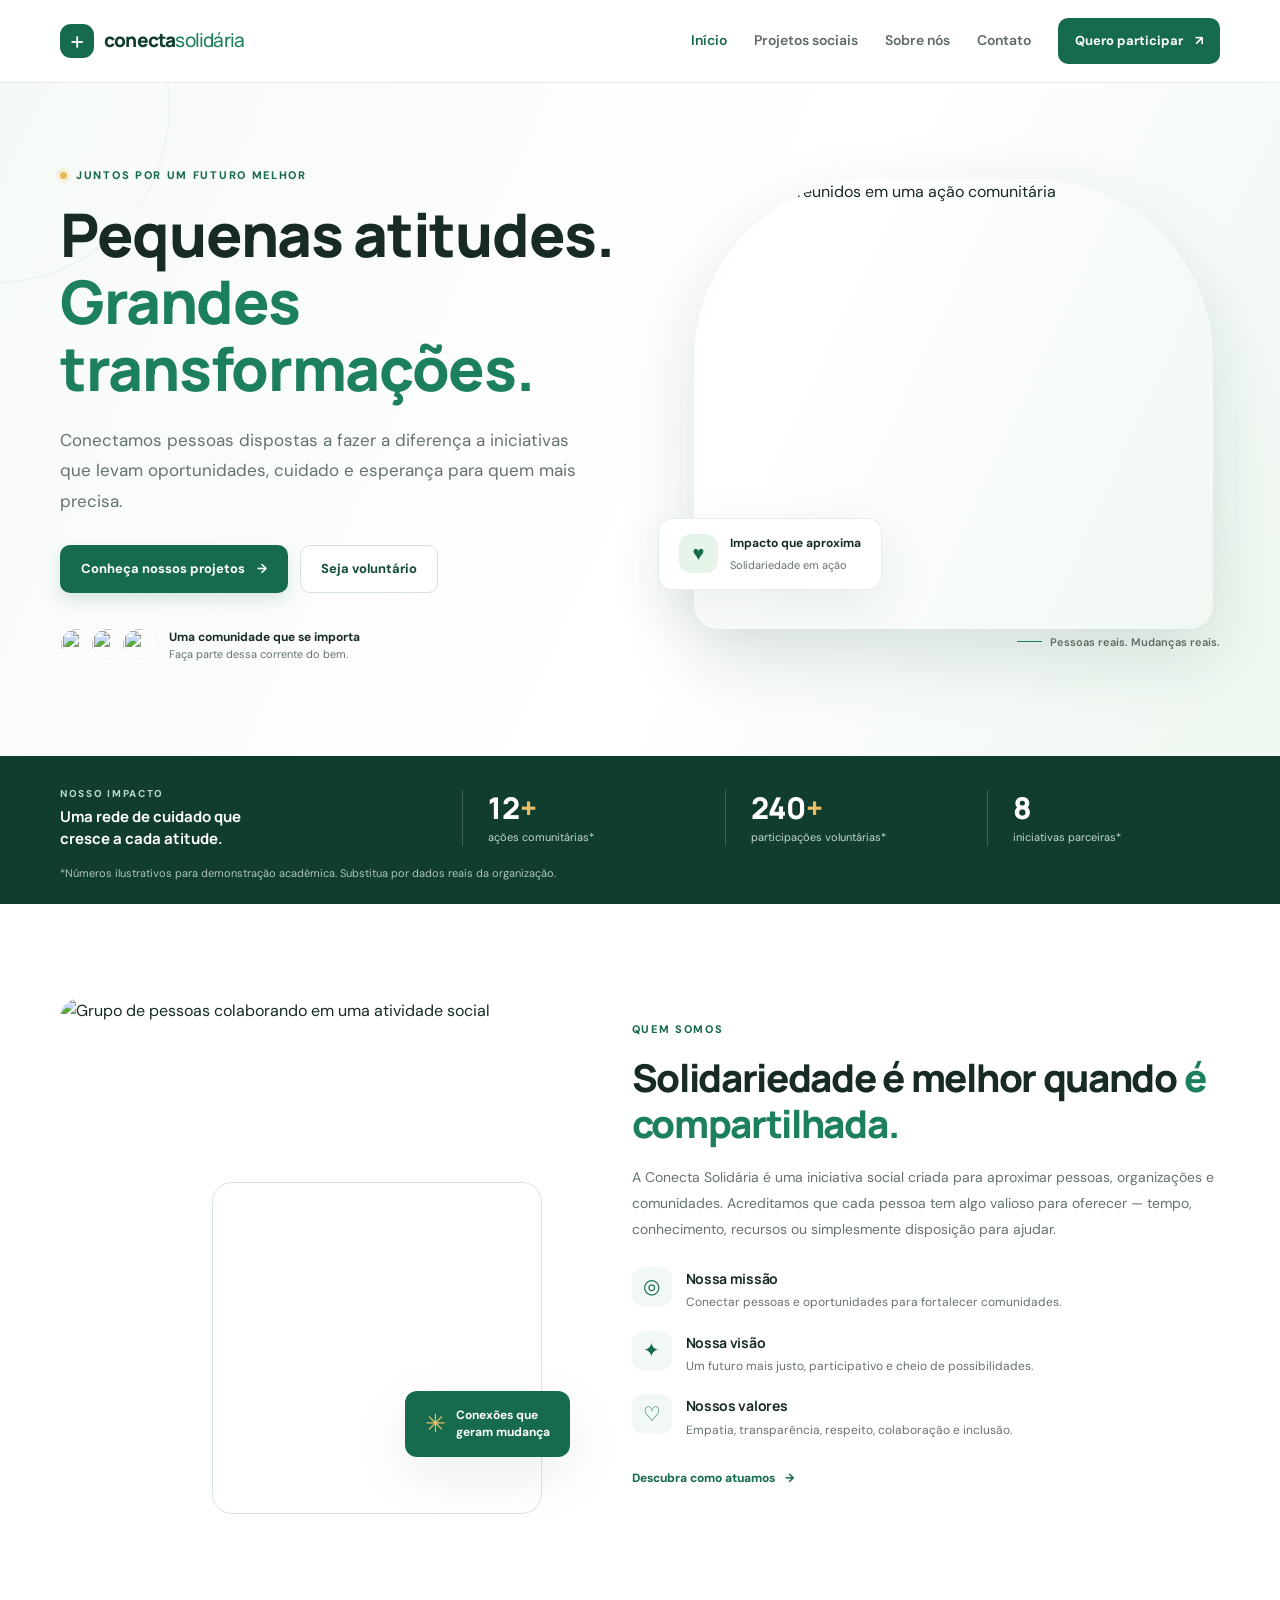
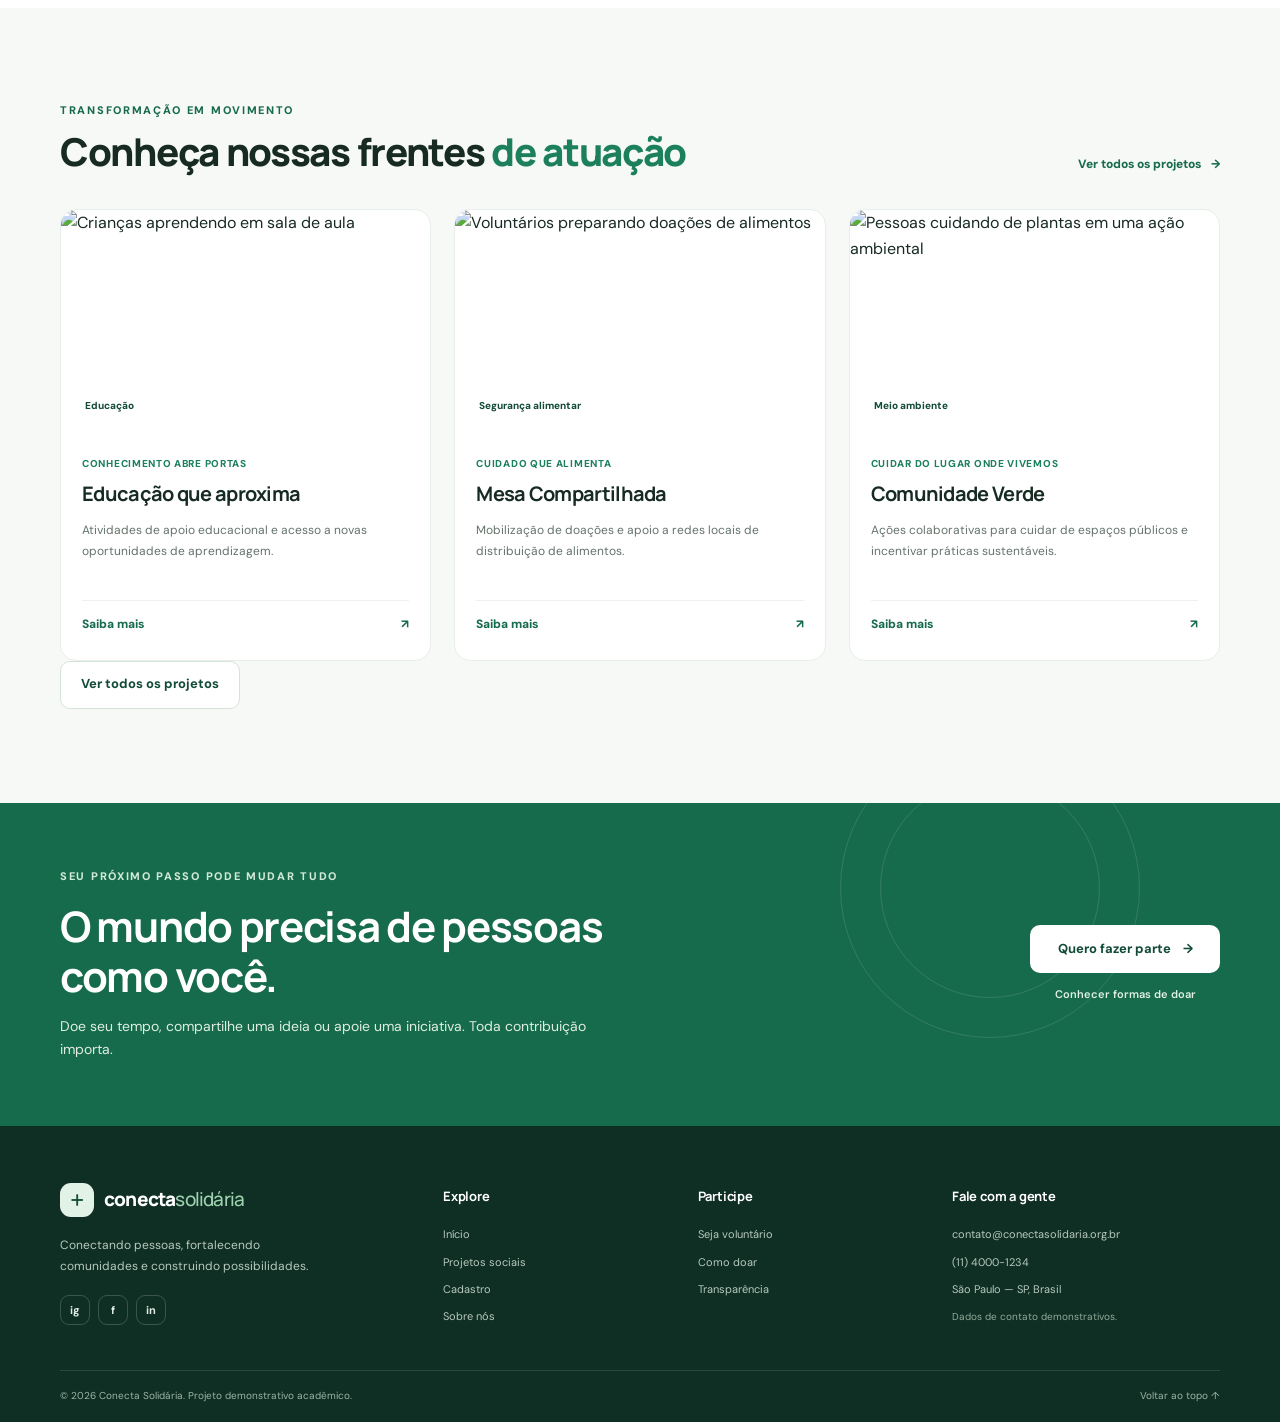
==== conecta-solidaria/index.html @ 6d31b059 "Projeto Conecta Solidária" ====
<!DOCTYPE html>
<html lang="pt-BR">
<head>
  <meta charset="UTF-8">
  <meta name="viewport" content="width=device-width, initial-scale=1.0">
  <meta name="description" content="Conheça a Conecta Solidária: iniciativas que aproximam pessoas, oportunidades e transformação social. Seja voluntário ou apoie nossos projetos.">
  <meta name="theme-color" content="#176b4d">
  <title>Conecta Solidária | Juntos transformamos realidades</title>
  <link rel="preconnect" href="https://images.unsplash.com">
  <link rel="stylesheet" href="css/style.css">
  <script src="js/script.js" defer></script>
</head>
<body>
  <a class="skip-link" href="#conteudo">Pular para o conteúdo</a>
  <header class="site-header">
    <div class="container header-inner">
      <a class="brand" href="index.html" aria-label="Conecta Solidária - página inicial">
        <span class="brand-mark" aria-hidden="true">+</span><span>conecta<span class="brand-light">solidária</span></span>
      </a>
      <button class="menu-toggle" type="button" aria-expanded="false" aria-controls="menu-principal"><span class="sr-only">Abrir menu</span><span></span><span></span><span></span></button>
      <nav id="menu-principal" class="main-nav" aria-label="Navegação principal">
        <a class="active" href="index.html" aria-current="page">Início</a>
        <a href="projetos.html">Projetos sociais</a>
        <a href="#sobre">Sobre nós</a>
        <a href="#contato">Contato</a>
        <a class="nav-cta" href="cadastro.html">Quero participar <span aria-hidden="true">↗</span></a>
      </nav>
    </div>
  </header>

  <main id="conteudo">
    <section class="hero">
      <div class="container hero-grid">
        <div class="hero-copy">
          <p class="eyebrow"><span class="eyebrow-dot"></span> Juntos por um futuro melhor</p>
          <h1>Pequenas atitudes.<br><span>Grandes transformações.</span></h1>
          <p class="hero-text">Conectamos pessoas dispostas a fazer a diferença a iniciativas que levam oportunidades, cuidado e esperança para quem mais precisa.</p>
          <div class="hero-actions">
            <a class="button button-primary" href="projetos.html">Conheça nossos projetos <span aria-hidden="true">→</span></a>
            <a class="button button-secondary" href="cadastro.html">Seja voluntário</a>
          </div>
          <div class="hero-proof">
            <div class="avatar-stack" aria-hidden="true">
              <img src="https://images.unsplash.com/photo-1531123897727-8f129e1688ce?auto=format&fit=crop&w=80&q=75" alt="">
              <img src="https://images.unsplash.com/photo-1500648767791-00dcc994a43e?auto=format&fit=crop&w=80&q=75" alt="">
              <img src="https://images.unsplash.com/photo-1534528741775-53994a69daeb?auto=format&fit=crop&w=80&q=75" alt="">
            </div>
            <p><strong>Uma comunidade que se importa</strong><br><span>Faça parte dessa corrente do bem.</span></p>
          </div>
        </div>
        <div class="hero-visual">
          <img class="hero-image" src="https://images.unsplash.com/photo-1559027615-cd4628902d4a?auto=format&fit=crop&w=1100&q=85" alt="Voluntários reunidos em uma ação comunitária">
          <div class="floating-note"><span class="note-icon" aria-hidden="true">♥</span><span><strong>Impacto que aproxima</strong><small>Solidariedade em ação</small></span></div>
          <div class="hero-image-caption"><span class="caption-line"></span> Pessoas reais. Mudanças reais.</div>
        </div>
      </div>
      <div class="hero-decoration" aria-hidden="true"></div>
    </section>

    <section class="impact-strip" aria-label="Nosso impacto">
      <div class="container impact-grid">
        <div class="impact-intro"><span class="eyebrow">Nosso impacto</span><p>Uma rede de cuidado que cresce a cada atitude.</p></div>
        <div class="impact-item"><strong>12<span>+</span></strong><span>ações comunitárias*</span></div>
        <div class="impact-item"><strong>240<span>+</span></strong><span>participações voluntárias*</span></div>
        <div class="impact-item"><strong>8</strong><span>iniciativas parceiras*</span></div>
      </div>
      <p class="container disclaimer">*Números ilustrativos para demonstração acadêmica. Substitua por dados reais da organização.</p>
    </section>

    <section id="sobre" class="section section-white">
      <div class="container about-grid">
        <div class="about-visual">
          <img src="https://images.unsplash.com/photo-1469571486292-0ba58a3f068b?auto=format&fit=crop&w=900&q=85" alt="Grupo de pessoas colaborando em uma atividade social" loading="lazy">
          <div class="about-badge"><span aria-hidden="true">✳</span><strong>Conexões que<br>geram mudança</strong></div>
        </div>
        <div class="about-copy">
          <p class="eyebrow">Quem somos</p>
          <h2>Solidariedade é melhor quando <span>é compartilhada.</span></h2>
          <p class="muted">A Conecta Solidária é uma iniciativa social criada para aproximar pessoas, organizações e comunidades. Acreditamos que cada pessoa tem algo valioso para oferecer — tempo, conhecimento, recursos ou simplesmente disposição para ajudar.</p>
          <div class="values-list">
            <article class="value-item"><span class="value-icon" aria-hidden="true">◎</span><div><h3>Nossa missão</h3><p>Conectar pessoas e oportunidades para fortalecer comunidades.</p></div></article>
            <article class="value-item"><span class="value-icon" aria-hidden="true">✦</span><div><h3>Nossa visão</h3><p>Um futuro mais justo, participativo e cheio de possibilidades.</p></div></article>
            <article class="value-item"><span class="value-icon" aria-hidden="true">♡</span><div><h3>Nossos valores</h3><p>Empatia, transparência, respeito, colaboração e inclusão.</p></div></article>
          </div>
          <a class="text-link" href="projetos.html">Descubra como atuamos <span aria-hidden="true">→</span></a>
        </div>
      </div>
    </section>

    <section class="section section-soft">
      <div class="container">
        <div class="section-heading">
          <div><p class="eyebrow">Transformação em movimento</p><h2>Conheça nossas frentes <span>de atuação</span></h2></div>
          <a class="text-link desktop-link" href="projetos.html">Ver todos os projetos <span aria-hidden="true">→</span></a>
        </div>
        <div class="project-grid">
          <article class="project-card">
            <a class="project-image" href="projetos.html#educacao" aria-label="Conheça o projeto Educação que aproxima"><img src="https://images.unsplash.com/photo-1503676260728-1c00da094a0b?auto=format&fit=crop&w=800&q=80" alt="Crianças aprendendo em sala de aula" loading="lazy"><span class="project-tag">Educação</span></a>
            <div class="project-body"><p class="project-kicker">Conhecimento abre portas</p><h3>Educação que aproxima</h3><p>Atividades de apoio educacional e acesso a novas oportunidades de aprendizagem.</p><a class="card-link" href="projetos.html#educacao">Saiba mais <span aria-hidden="true">↗</span></a></div>
          </article>
          <article class="project-card">
            <a class="project-image" href="projetos.html#alimento" aria-label="Conheça o projeto Mesa Compartilhada"><img src="https://images.unsplash.com/photo-1593113598332-cd288d649433?auto=format&fit=crop&w=800&q=80" alt="Voluntários preparando doações de alimentos" loading="lazy"><span class="project-tag">Segurança alimentar</span></a>
            <div class="project-body"><p class="project-kicker">Cuidado que alimenta</p><h3>Mesa Compartilhada</h3><p>Mobilização de doações e apoio a redes locais de distribuição de alimentos.</p><a class="card-link" href="projetos.html#alimento">Saiba mais <span aria-hidden="true">↗</span></a></div>
          </article>
          <article class="project-card">
            <a class="project-image" href="projetos.html#ambiente" aria-label="Conheça o projeto Comunidade Verde"><img src="https://images.unsplash.com/photo-1558618666-fcd25c85cd64?auto=format&fit=crop&w=800&q=80" alt="Pessoas cuidando de plantas em uma ação ambiental" loading="lazy"><span class="project-tag">Meio ambiente</span></a>
            <div class="project-body"><p class="project-kicker">Cuidar do lugar onde vivemos</p><h3>Comunidade Verde</h3><p>Ações colaborativas para cuidar de espaços públicos e incentivar práticas sustentáveis.</p><a class="card-link" href="projetos.html#ambiente">Saiba mais <span aria-hidden="true">↗</span></a></div>
          </article>
        </div>
        <a class="button button-secondary mobile-full" href="projetos.html">Ver todos os projetos</a>
      </div>
    </section>

    <section class="cta-section">
      <div class="container cta-inner">
        <div><p class="eyebrow eyebrow-light">Seu próximo passo pode mudar tudo</p><h2>O mundo precisa de pessoas como você.</h2><p>Doe seu tempo, compartilhe uma ideia ou apoie uma iniciativa. Toda contribuição importa.</p></div>
        <div class="cta-actions"><a class="button button-white" href="cadastro.html">Quero fazer parte <span aria-hidden="true">→</span></a><a class="cta-sub-link" href="projetos.html">Conhecer formas de doar</a></div>
        <div class="cta-orb cta-orb-one" aria-hidden="true"></div><div class="cta-orb cta-orb-two" aria-hidden="true"></div>
      </div>
    </section>
  </main>

  <footer id="contato" class="site-footer">
    <div class="container footer-main">
      <div class="footer-brand-col"><a class="brand brand-footer" href="index.html"><span class="brand-mark" aria-hidden="true">+</span><span>conecta<span class="brand-light">solidária</span></span></a><p>Conectando pessoas, fortalecendo comunidades e construindo possibilidades.</p><div class="social-links" aria-label="Redes sociais"><a href="https://www.instagram.com/" aria-label="Instagram">ig</a><a href="https://www.facebook.com/" aria-label="Facebook">f</a><a href="https://www.linkedin.com/" aria-label="LinkedIn">in</a></div></div>
      <div class="footer-col"><h2>Explore</h2><a href="index.html">Início</a><a href="projetos.html">Projetos sociais</a><a href="cadastro.html">Cadastro</a><a href="#sobre">Sobre nós</a></div>
      <div class="footer-col"><h2>Participe</h2><a href="cadastro.html?perfil=voluntario">Seja voluntário</a><a href="projetos.html#doacoes">Como doar</a><a href="projetos.html#transparencia">Transparência</a></div>
      <div class="footer-col footer-contact"><h2>Fale com a gente</h2><p>contato@conectasolidaria.org.br</p><p>(11) 4000-1234</p><p>São Paulo — SP, Brasil</p><p class="small-note">Dados de contato demonstrativos.</p></div>
    </div>
    <div class="container footer-bottom"><p>© <span data-current-year>2026</span> Conecta Solidária. Projeto demonstrativo acadêmico.</p><a href="#conteudo">Voltar ao topo ↑</a></div>
  </footer>
</body>
</html>
---- conecta-solidaria/css/style.css ----
@import url('https://fonts.googleapis.com/css2?family=DM+Sans:wght@400;500;600;700&family=Manrope:wght@400;500;600;700;800&display=swap');

:root {
  --green-950: #103d2e;
  --green-900: #124b37;
  --green-800: #176b4d;
  --green-700: #1d805d;
  --green-100: #e4f3eb;
  --green-50: #f2f8f4;
  --ink: #172b23;
  --muted: #64736b;
  --line: #e1e9e3;
  --paper: #ffffff;
  --soft: #f7f9f7;
  --gold: #e9bd68;
  --radius: 20px;
  --shadow: 0 18px 55px rgba(18, 75, 55, .09);
}
* { box-sizing: border-box; }
html { scroll-behavior: smooth; scroll-padding-top: 90px; }
body { margin: 0; color: var(--ink); background: var(--paper); font-family: "DM Sans", Arial, sans-serif; font-size: 16px; line-height: 1.65; -webkit-font-smoothing: antialiased; }
img { display: block; max-width: 100%; }
a { color: inherit; text-decoration: none; }
button, input, select, textarea { font: inherit; }
button, a, input, select, textarea { -webkit-tap-highlight-color: transparent; }
a:focus-visible, button:focus-visible, input:focus-visible, select:focus-visible, textarea:focus-visible { outline: 3px solid #e6b857; outline-offset: 3px; }
.container { width: min(1160px, calc(100% - 40px)); margin-inline: auto; }
.sr-only { position: absolute; width: 1px; height: 1px; padding: 0; margin: -1px; overflow: hidden; clip: rect(0,0,0,0); white-space: nowrap; border: 0; }
.skip-link { position: fixed; top: 8px; left: 8px; z-index: 1000; padding: 10px 16px; border-radius: 8px; background: #fff; color: var(--green-950); transform: translateY(-150%); }
.skip-link:focus { transform: translateY(0); }
.site-header { position: sticky; top: 0; z-index: 100; background: rgba(255,255,255,.96); border-bottom: 1px solid rgba(225,233,227,.8); backdrop-filter: blur(14px); }
.header-inner { display: flex; align-items: center; justify-content: space-between; min-height: 82px; gap: 24px; }
.brand { display: inline-flex; align-items: center; gap: 10px; flex-shrink: 0; color: var(--green-950); font-family: Manrope, sans-serif; font-size: 19px; font-weight: 800; letter-spacing: -.8px; }
.brand-mark { display: grid; place-items: center; width: 34px; height: 34px; border-radius: 11px; background: var(--green-800); color: white; font-size: 25px; font-weight: 500; line-height: 1; }
.brand-light { color: var(--green-700); font-weight: 500; }
.main-nav { display: flex; align-items: center; gap: 27px; }
.main-nav > a:not(.nav-cta) { color: #5c6b63; font-size: 14px; font-weight: 600; transition: color .2s; }
.main-nav > a:not(.nav-cta):hover, .main-nav > a.active:not(.nav-cta) { color: var(--green-800); }
.nav-cta { display: inline-flex; align-items: center; gap: 12px; padding: 12px 17px; border-radius: 10px; color: #fff; background: var(--green-800); font-size: 13px; font-weight: 700; transition: background .2s, transform .2s; }
.nav-cta:hover, .button-primary:hover { background: var(--green-950); transform: translateY(-1px); }
.menu-toggle { display: none; }
.hero { position: relative; overflow: hidden; padding: 74px 0 84px; background: linear-gradient(115deg, #f6faf6 0%, #fff 57%, #eef7f0 100%); }
.hero-grid { position: relative; z-index: 1; display: grid; grid-template-columns: 1.04fr .96fr; align-items: center; gap: 64px; }
.hero-copy { padding: 10px 0; }
.eyebrow { display: flex; align-items: center; gap: 9px; margin: 0 0 17px; color: var(--green-800); font-size: 11px; font-weight: 800; letter-spacing: 1.7px; line-height: 1.5; text-transform: uppercase; }
.eyebrow-dot { width: 7px; height: 7px; border-radius: 50%; background: #e7b957; box-shadow: 0 0 0 4px rgba(231,185,87,.16); }
h1, h2, h3, p { margin-top: 0; }
h1, h2, h3 { font-family: Manrope, "DM Sans", sans-serif; letter-spacing: -1.3px; }
.hero h1, .page-hero h1, .registration-intro h1 { margin-bottom: 22px; font-size: clamp(38px, 4.7vw, 61px); font-weight: 800; line-height: 1.12; }
h1 span, h2 span { color: var(--green-700); }
.hero-text { max-width: 530px; margin-bottom: 29px; color: var(--muted); font-size: 17px; line-height: 1.8; }
.hero-actions { display: flex; flex-wrap: wrap; align-items: center; gap: 12px; }
.button { display: inline-flex; align-items: center; justify-content: center; gap: 12px; min-height: 48px; padding: 13px 20px; border: 1px solid transparent; border-radius: 10px; cursor: pointer; font-size: 13px; font-weight: 700; line-height: 1.3; text-align: center; transition: background .2s, color .2s, transform .2s, border-color .2s; }
.button-primary { background: var(--green-800); color: #fff; box-shadow: 0 7px 16px rgba(23,107,77,.15); }
.button-secondary { border-color: #d6e3d9; background: #fff; color: var(--green-900); }
.button-secondary:hover { border-color: var(--green-700); background: var(--green-50); }
.hero-proof { display: flex; align-items: center; gap: 13px; margin-top: 34px; }
.avatar-stack { display: flex; padding-left: 3px; }
.avatar-stack img { width: 35px; height: 35px; margin-left: -4px; border: 2px solid #fff; border-radius: 50%; object-fit: cover; }
.hero-proof p { margin: 0; font-size: 11px; line-height: 1.5; }
.hero-proof strong { color: var(--ink); font-size: 12px; }
.hero-proof p span { color: var(--muted); }
.hero-visual { position: relative; padding: 0 7px 22px 0; }
.hero-image { width: 100%; height: 450px; border-radius: 180px 180px 24px 24px; object-fit: cover; object-position: center; box-shadow: 0 28px 70px rgba(26,76,54,.15); }
.floating-note { position: absolute; bottom: 61px; left: -36px; display: flex; align-items: center; gap: 12px; padding: 15px 20px; border: 1px solid rgba(226,235,228,.8); border-radius: 14px; background: #fff; box-shadow: var(--shadow); }
.note-icon { display: grid; place-items: center; width: 39px; height: 39px; border-radius: 12px; background: #e6f4e9; color: var(--green-800); font-size: 20px; }
.floating-note strong, .floating-note small { display: block; }
.floating-note strong { font-size: 12px; }
.floating-note small { margin-top: 2px; color: var(--muted); font-size: 11px; }
.hero-image-caption { position: absolute; right: 0; bottom: 0; display: flex; align-items: center; gap: 8px; color: #5e6d63; font-size: 11px; font-weight: 600; }
.caption-line { display: inline-block; width: 25px; height: 1px; background: var(--green-700); }
.hero-decoration { position: absolute; top: -150px; left: -180px; width: 350px; height: 350px; border: 1px solid rgba(29,128,93,.08); border-radius: 50%; }
.impact-strip { padding: 30px 0 22px; background: var(--green-950); color: #fff; }
.impact-grid { display: grid; grid-template-columns: 1.6fr repeat(3, 1fr); align-items: center; gap: 30px; }
.impact-intro .eyebrow { margin-bottom: 5px; color: #b7d8c2; font-size: 10px; }
.impact-intro p { max-width: 220px; margin: 0; color: #fff; font-family: Manrope, sans-serif; font-size: 15px; font-weight: 700; line-height: 1.45; }
.impact-item { display: flex; flex-direction: column; gap: 2px; padding-left: 25px; border-left: 1px solid rgba(255,255,255,.2); }
.impact-item strong { font-family: Manrope, sans-serif; font-size: 30px; font-weight: 800; line-height: 1.2; }
.impact-item strong span { color: var(--gold); }
.impact-item > span { color: #c5d6cb; font-size: 11px; }
.disclaimer { margin: 14px auto 0; color: #7e8e83; font-size: 11px; }
.impact-strip .disclaimer { color: #b0c5b8; }
.section { padding: 94px 0; }
.section-white { background: #fff; }
.section-soft { background: var(--soft); }
.about-grid { display: grid; grid-template-columns: .9fr 1.1fr; align-items: center; gap: 90px; }
.about-visual { position: relative; padding: 0 28px 26px 0; }
.about-visual > img { width: 100%; height: 490px; border-radius: 20px; object-fit: cover; }
.about-visual::after { position: absolute; right: 0; bottom: 0; z-index: 0; width: 68%; height: 64%; border: 1px solid #d5e7d9; border-radius: 20px; content: ""; }
.about-badge { position: absolute; right: -28px; bottom: 57px; z-index: 1; display: flex; align-items: center; gap: 10px; padding: 15px 20px; border-radius: 12px; background: var(--green-800); color: #fff; box-shadow: var(--shadow); font-size: 12px; line-height: 1.45; }
.about-badge > span { color: var(--gold); font-size: 25px; }
.about-copy h2, .section-heading h2, .volunteer-grid h2, .donation-copy h2 { margin-bottom: 18px; font-size: clamp(29px, 3vw, 39px); font-weight: 800; line-height: 1.2; }
.muted { color: var(--muted); }
.about-copy > .muted { margin-bottom: 24px; font-size: 14px; line-height: 1.85; }
.values-list { display: grid; gap: 18px; margin-bottom: 24px; }
.value-item { display: flex; gap: 14px; }
.value-icon { display: grid; flex: 0 0 40px; place-items: center; width: 40px; height: 40px; border-radius: 12px; background: var(--green-50); color: var(--green-800); font-size: 20px; }
.value-item h3 { margin-bottom: 3px; font-size: 14px; letter-spacing: -.3px; }
.value-item p { margin: 0; color: var(--muted); font-size: 12px; }
.text-link, .card-link { display: inline-flex; align-items: center; gap: 10px; color: var(--green-800); font-size: 12px; font-weight: 800; }
.text-link:hover, .card-link:hover { color: var(--green-950); }
.section-heading { display: flex; align-items: end; justify-content: space-between; gap: 24px; margin-bottom: 34px; }
.section-heading .eyebrow { margin-bottom: 10px; }
.section-heading h2 { margin-bottom: 0; }
.heading-note { max-width: 300px; margin-bottom: 3px; color: var(--muted); font-size: 13px; }
.project-grid { display: grid; grid-template-columns: repeat(3, minmax(0, 1fr)); gap: 23px; }
.project-card { overflow: hidden; border: 1px solid #e8eee9; border-radius: 16px; background: #fff; transition: transform .25s, box-shadow .25s; }
.project-card:hover { transform: translateY(-4px); box-shadow: 0 16px 35px rgba(18,75,55,.09); }
.project-image { position: relative; display: block; overflow: hidden; }
.project-image img { width: 100%; height: 225px; object-fit: cover; transition: transform .35s; }
.project-card:hover .project-image img { transform: scale(1.035); }
.project-tag { position: absolute; bottom: 13px; left: 13px; padding: 6px 10px; border: 1px solid rgba(255,255,255,.65); border-radius: 7px; background: rgba(255,255,255,.94); color: var(--green-900); font-size: 10px; font-weight: 800; }
.project-body { padding: 21px 21px 23px; }
.project-kicker { margin-bottom: 5px; color: var(--green-700); font-size: 10px; font-weight: 800; letter-spacing: .7px; text-transform: uppercase; }
.project-body h3 { margin-bottom: 10px; font-size: 20px; letter-spacing: -.7px; }
.project-body > p:not(.project-kicker) { min-height: 63px; margin-bottom: 17px; color: var(--muted); font-size: 12px; line-height: 1.75; }
.card-link { padding-top: 14px; border-top: 1px solid #edf1ed; width: 100%; justify-content: space-between; }
.cta-section { overflow: hidden; padding: 65px 0; background: var(--green-800); color: #fff; }
.cta-inner { position: relative; display: flex; align-items: center; justify-content: space-between; gap: 40px; }
.cta-inner > div:first-child { position: relative; z-index: 1; max-width: 610px; }
.eyebrow-light { color: #d2ead8; }
.cta-inner h2 { margin-bottom: 13px; font-size: clamp(30px, 3.5vw, 42px); line-height: 1.2; }
.cta-inner p:not(.eyebrow) { max-width: 560px; margin-bottom: 0; color: #e0eee4; font-size: 14px; }
.cta-actions { position: relative; z-index: 1; display: flex; min-width: 190px; flex-direction: column; align-items: stretch; gap: 12px; }
.button-white { background: #fff; color: var(--green-900); }
.button-white:hover { background: #eaf5ed; transform: translateY(-1px); }
.cta-sub-link { color: #e2f0e5; font-size: 11px; font-weight: 600; text-align: center; }
.cta-orb { position: absolute; border: 1px solid rgba(255,255,255,.12); border-radius: 50%; }
.cta-orb-one { top: -130px; right: 80px; width: 300px; height: 300px; }
.cta-orb-two { top: -90px; right: 120px; width: 220px; height: 220px; }
.site-footer { background: #102f24; color: #fff; }
.footer-main { display: grid; grid-template-columns: 1.6fr 1fr 1fr 1.25fr; gap: 40px; padding-top: 57px; padding-bottom: 45px; }
.brand-footer { color: #fff; }
.brand-footer .brand-mark { background: #e3f2e7; color: var(--green-900); }
.brand-footer .brand-light { color: #9ed3b0; }
.footer-brand-col > p { max-width: 260px; margin: 17px 0; color: #b7c9be; font-size: 12px; line-height: 1.8; }
.social-links { display: flex; gap: 8px; }
.social-links a { display: grid; place-items: center; width: 30px; height: 30px; border: 1px solid rgba(255,255,255,.18); border-radius: 9px; color: #e2eee5; font-size: 11px; font-weight: 700; }
.social-links a:hover { background: rgba(255,255,255,.1); }
.footer-col { display: flex; flex-direction: column; align-items: flex-start; gap: 9px; }
.footer-col h2 { margin: 3px 0 9px; font-size: 13px; letter-spacing: -.2px; }
.footer-col a, .footer-col p { margin: 0; color: #b7c9be; font-size: 11px; }
.footer-col a:hover { color: #fff; }
.footer-contact p { overflow-wrap: anywhere; }
.footer-col .small-note { margin-top: 2px; color: #91aa9b; font-size: 10px; }
.footer-bottom { display: flex; justify-content: space-between; gap: 20px; padding-top: 17px; padding-bottom: 17px; border-top: 1px solid rgba(255,255,255,.12); color: #9db5a6; font-size: 10px; }
.footer-bottom p { margin: 0; }
.footer-bottom a:hover { color: #fff; }

/* Página de projetos */
.page-hero { padding: 65px 0 72px; background: linear-gradient(115deg, #f5faf6, #fff 65%, #eef7f0); }
.page-hero-grid { display: grid; grid-template-columns: 1fr .9fr; align-items: center; gap: 75px; }
.page-hero h1 { max-width: 600px; font-size: clamp(38px, 4.5vw, 56px); }
.page-hero p:not(.eyebrow) { max-width: 530px; margin-bottom: 25px; color: var(--muted); font-size: 15px; line-height: 1.8; }
.page-hero-grid > img { width: 100%; height: 340px; border-radius: 20px 90px 20px 20px; object-fit: cover; box-shadow: var(--shadow); }
.filter-bar { display: flex; flex-wrap: wrap; gap: 9px; margin: 0 0 27px; }
.filter-button { padding: 9px 16px; border: 1px solid #dfe8e1; border-radius: 100px; background: #fff; color: #617067; cursor: pointer; font-size: 12px; font-weight: 700; }
.filter-button:hover, .filter-button.is-selected { border-color: var(--green-800); background: var(--green-800); color: #fff; }
.project-grid-large .project-image img { height: 245px; }
.project-meta { display: flex; flex-wrap: wrap; gap: 8px 15px; margin-bottom: 14px; color: #7a8980; font-size: 10px; }
.filter-empty { padding: 25px; border: 1px dashed var(--line); border-radius: 12px; color: var(--muted); text-align: center; }
.volunteer-grid, .donation-grid { display: grid; grid-template-columns: 1fr 1fr; align-items: center; gap: 80px; }
.volunteer-grid > img { width: 100%; height: 410px; border-radius: 18px 18px 100px 18px; object-fit: cover; }
.volunteer-grid h2, .donation-copy h2 { font-size: clamp(30px, 3.2vw, 40px); }
.volunteer-grid .muted, .donation-copy .muted { margin-bottom: 22px; font-size: 14px; line-height: 1.85; }
.check-list { display: grid; gap: 12px; margin: 0 0 27px; padding: 0; list-style: none; color: #4f6156; font-size: 13px; }
.check-list li { display: flex; gap: 10px; }
.check-list li::before { content: "✓"; color: var(--green-700); font-weight: 800; }
.donation-visual { position: relative; padding: 0 28px 25px 0; }
.donation-visual > img { width: 100%; height: 450px; border-radius: 18px; object-fit: cover; }
.donation-stamp { position: absolute; right: 0; bottom: 0; display: flex; align-items: center; gap: 11px; padding: 15px 19px; border-radius: 12px; background: var(--green-800); color: white; font-size: 12px; line-height: 1.4; }
.donation-stamp span { color: var(--gold); font-size: 25px; }
.donation-options { display: grid; gap: 18px; margin-bottom: 24px; }
.donation-options > div { display: flex; gap: 13px; }
.donation-option-icon { display: grid; flex: 0 0 38px; place-items: center; width: 38px; height: 38px; border-radius: 10px; background: var(--green-50); color: var(--green-800); font-size: 19px; }
.donation-options h3 { margin-bottom: 3px; font-size: 14px; letter-spacing: -.3px; }
.donation-options p { margin: 0; color: var(--muted); font-size: 12px; }
.small-note { color: var(--muted); font-size: 10px; }
.donation-copy > .small-note { margin: 12px 0 0; }
.transparency-section { padding: 60px 0; background: var(--green-950); color: white; }
.transparency-inner { display: grid; grid-template-columns: 1.1fr .9fr; gap: 80px; align-items: center; }
.transparency-inner h2 { margin-bottom: 13px; font-size: clamp(28px, 3vw, 38px); }
.transparency-inner > div:first-child > p:last-child { max-width: 500px; margin: 0; color: #c4d8cb; font-size: 13px; }
.transparency-points { display: grid; gap: 13px; color: #e3eee6; font-size: 12px; }
.transparency-points > div { display: flex; align-items: center; gap: 10px; }
.transparency-points > div span { display: grid; place-items: center; width: 24px; height: 24px; border-radius: 50%; background: rgba(255,255,255,.12); color: #c4e5ce; }
.transparency-points .small-note { margin: 4px 0 0; color: #a8c2b1; }

/* Cadastro */
.registration-page { background: var(--soft); padding-bottom: 90px; }
.registration-intro { padding: 52px 0 32px; text-align: center; }
.registration-intro .eyebrow { justify-content: center; }
.registration-intro h1 { margin-bottom: 13px; font-size: clamp(34px, 4vw, 48px); }
.registration-intro > .container > p:last-child { max-width: 580px; margin: 0 auto; color: var(--muted); font-size: 14px; }
.registration-layout { display: grid; grid-template-columns: .78fr 1.22fr; align-items: start; gap: 28px; }
.registration-aside { position: sticky; top: 105px; overflow: hidden; border-radius: 18px; background: var(--green-950); color: #fff; }
.registration-aside > img { width: 100%; height: 290px; object-fit: cover; opacity: .73; }
.aside-overlay { position: relative; margin-top: -85px; padding: 25px 25px 27px; background: linear-gradient(0deg, #103d2e 82%, rgba(16,61,46,0)); }
.aside-heart { display: grid; place-items: center; width: 37px; height: 37px; margin-bottom: 13px; border-radius: 11px; background: rgba(255,255,255,.13); color: #f2cc7d; font-size: 20px; }
.aside-overlay h2 { max-width: 320px; margin-bottom: 10px; font-size: 24px; line-height: 1.25; }
.aside-overlay p { margin: 0; color: #c5d8cc; font-size: 12px; }
.aside-facts { display: grid; grid-template-columns: 1fr; gap: 0; padding: 0 25px 24px; }
.aside-facts > div { display: flex; justify-content: space-between; gap: 10px; padding: 10px 0; border-top: 1px solid rgba(255,255,255,.15); font-size: 11px; }
.aside-facts span { color: #a9c2b2; }
.form-panel { padding: 31px; border: 1px solid #e7ece8; border-radius: 18px; background: #fff; box-shadow: 0 12px 40px rgba(18,75,55,.045); }
.form-heading { padding-bottom: 20px; border-bottom: 1px solid #e9efea; }
.form-heading .eyebrow { margin-bottom: 7px; }
.form-heading h2 { margin-bottom: 5px; font-size: 27px; }
.form-heading > p:last-child { margin: 0; color: var(--muted); font-size: 11px; }
.form-heading > p:last-child span, .field label span, .form-consent label span { color: #b74b40; }
.form-fieldset { min-width: 0; margin: 0; padding: 23px 0; border: 0; border-bottom: 1px solid #e9efea; }
.form-fieldset legend { float: left; width: 100%; margin-bottom: 17px; padding: 0; font-family: Manrope, sans-serif; font-size: 14px; font-weight: 800; letter-spacing: -.3px; }
.form-fieldset legend + .form-grid { clear: both; }
.legend-number { display: inline-grid; place-items: center; width: 27px; height: 27px; margin-right: 8px; border-radius: 8px; background: var(--green-50); color: var(--green-800); font-size: 11px; }
.form-grid { display: grid; grid-template-columns: 1fr 1fr; gap: 16px 13px; }
.field { min-width: 0; display: flex; flex-direction: column; gap: 6px; }
.field-full { grid-column: 1 / -1; }
.field label { color: #33483c; font-size: 11px; font-weight: 800; }
.field input, .field select, .field textarea { width: 100%; min-height: 45px; padding: 11px 12px; border: 1px solid #dce6de; border-radius: 8px; outline: none; background: #fff; color: var(--ink); font-size: 12px; transition: border-color .2s, box-shadow .2s; }
.field input::placeholder, .field textarea::placeholder { color: #a0aca4; }
.field input:focus, .field select:focus, .field textarea:focus { border-color: var(--green-700); box-shadow: 0 0 0 3px rgba(29,128,93,.1); }
.field input:invalid:not(:placeholder-shown) { border-color: #c66a5f; }
.field textarea { min-height: 100px; resize: vertical; }
.field small { color: #839087; font-size: 10px; line-height: 1.45; }
.form-consent { display: flex; align-items: flex-start; gap: 10px; padding: 21px 0 15px; }
.form-consent input { flex: 0 0 16px; width: 16px; height: 16px; margin: 3px 0 0; accent-color: var(--green-800); }
.form-consent label { color: #5d6e63; font-size: 11px; line-height: 1.6; }
.submit-button { width: 100%; min-height: 50px; }
.form-privacy { margin: 12px 0 0; color: #8a978e; font-size: 10px; line-height: 1.6; }
.form-feedback { margin-top: 15px; padding: 13px 15px; border: 1px solid #b9dfc5; border-radius: 9px; background: #f0faf2; color: #195b38; font-size: 12px; }
.form-feedback[hidden] { display: none; }

@media (min-width: 1400px) { .hero { padding-block: 90px; } }
@media (max-width: 1000px) {
  .main-nav { gap: 16px; }
  .hero-grid { gap: 35px; }
  .hero-image { height: 410px; }
  .about-grid, .volunteer-grid, .donation-grid { gap: 50px; }
  .footer-main { gap: 25px; }
  .registration-layout { grid-template-columns: .7fr 1.3fr; }
  .form-panel { padding: 25px; }
}
@media (max-width: 760px) {
  .container { width: min(100% - 32px, 560px); }
  .header-inner { min-height: 70px; }
  .brand { font-size: 17px; }
  .brand-mark { width: 31px; height: 31px; }
  .menu-toggle { display: flex; width: 42px; height: 42px; flex-direction: column; align-items: center; justify-content: center; gap: 5px; border: 1px solid var(--line); border-radius: 10px; background: #fff; cursor: pointer; }
  .menu-toggle > span:not(.sr-only) { width: 18px; height: 2px; border-radius: 2px; background: var(--green-900); }
  .main-nav { position: absolute; top: calc(100% - 1px); right: 0; left: 0; display: none; align-items: stretch; gap: 0; padding: 10px 20px 18px; border-bottom: 1px solid var(--line); background: #fff; box-shadow: 0 14px 20px rgba(18,75,55,.06); }
  .main-nav.is-open { display: flex; flex-direction: column; }
  .main-nav > a:not(.nav-cta) { padding: 12px 3px; border-bottom: 1px solid #f0f3f0; }
  .nav-cta { justify-content: center; margin-top: 12px; }
  .hero { padding: 47px 0 52px; }
  .hero-grid, .page-hero-grid { grid-template-columns: 1fr; gap: 35px; }
  .hero h1, .page-hero h1 { font-size: clamp(37px, 10vw, 51px); }
  .hero-text { font-size: 15px; }
  .hero-visual { max-width: 520px; margin-inline: auto; padding-right: 0; }
  .hero-image { height: 360px; border-radius: 130px 130px 20px 20px; }
  .floating-note { bottom: 50px; left: -8px; padding: 12px 14px; }
  .hero-image-caption { right: 4px; font-size: 10px; }
  .impact-grid { grid-template-columns: 1fr 1fr; gap: 22px 16px; }
  .impact-intro { grid-column: 1 / -1; }
  .impact-intro p { max-width: 350px; }
  .impact-item { padding-left: 14px; }
  .impact-item strong { font-size: 26px; }
  .section { padding: 65px 0; }
  .about-grid, .volunteer-grid, .donation-grid, .transparency-inner { grid-template-columns: 1fr; gap: 35px; }
  .about-visual { max-width: 480px; padding-right: 17px; }
  .about-visual > img { height: 360px; }
  .about-badge { right: -2px; bottom: 45px; }
  .about-copy h2, .section-heading h2, .volunteer-grid h2, .donation-copy h2 { font-size: 31px; }
  .section-heading { align-items: flex-start; flex-direction: column; gap: 12px; }
  .desktop-link { display: none; }
  .project-grid { grid-template-columns: 1fr; gap: 18px; }
  .project-image img, .project-grid-large .project-image img { height: 230px; }
  .project-body > p:not(.project-kicker) { min-height: 0; }
  .mobile-full { display: flex; width: 100%; margin-top: 22px; }
  .cta-section { padding: 48px 0; }
  .cta-inner { align-items: flex-start; flex-direction: column; gap: 25px; }
  .cta-actions { width: 100%; max-width: 330px; }
  .footer-main { grid-template-columns: 1fr 1fr; gap: 35px 24px; padding-top: 42px; padding-bottom: 32px; }
  .footer-brand-col { grid-column: 1 / -1; }
  .footer-bottom { align-items: flex-start; flex-direction: column; gap: 8px; }
  .page-hero { padding: 48px 0; }
  .page-hero-grid { gap: 28px; }
  .page-hero-grid > img { height: 270px; border-radius: 16px 65px 16px 16px; }
  .project-meta { margin-bottom: 12px; }
  .volunteer-grid > img { height: 300px; }
  .donation-visual > img { height: 320px; }
  .transparency-inner { gap: 25px; }
  .registration-page { padding-bottom: 55px; }
  .registration-intro { padding: 40px 0 25px; }
  .registration-intro h1 { font-size: 36px; }
  .registration-layout { grid-template-columns: 1fr; gap: 18px; }
  .registration-aside { position: relative; top: auto; }
  .registration-aside > img { height: 190px; }
  .aside-overlay { margin-top: -60px; padding: 20px 21px 18px; }
  .aside-overlay h2 { max-width: 390px; font-size: 21px; }
  .aside-facts { grid-template-columns: repeat(3, 1fr); gap: 10px; padding: 0 20px 20px; }
  .aside-facts > div { flex-direction: column; gap: 2px; font-size: 10px; }
  .form-panel { padding: 22px 18px; }
}
@media (max-width: 420px) {
  .container { width: calc(100% - 28px); }
  .hero-actions { align-items: stretch; flex-direction: column; }
  .hero-actions .button { width: 100%; }
  .hero-image { height: 300px; }
  .floating-note { left: -3px; gap: 8px; padding: 10px; }
  .note-icon { width: 33px; height: 33px; }
  .impact-grid { gap: 20px 10px; }
  .impact-item > span { font-size: 10px; }
  .form-grid { grid-template-columns: 1fr; }
  .field-full { grid-column: auto; }
  .aside-facts { grid-template-columns: 1fr; }
  .aside-facts > div { flex-direction: row; }
  .footer-main { gap: 28px 16px; }
  .footer-col h2 { font-size: 12px; }
}
@media (prefers-reduced-motion: reduce) {
  *, *::before, *::after { scroll-behavior: auto !important; transition-duration: .01ms !important; animation-duration: .01ms !important; animation-iteration-count: 1 !important; }
}
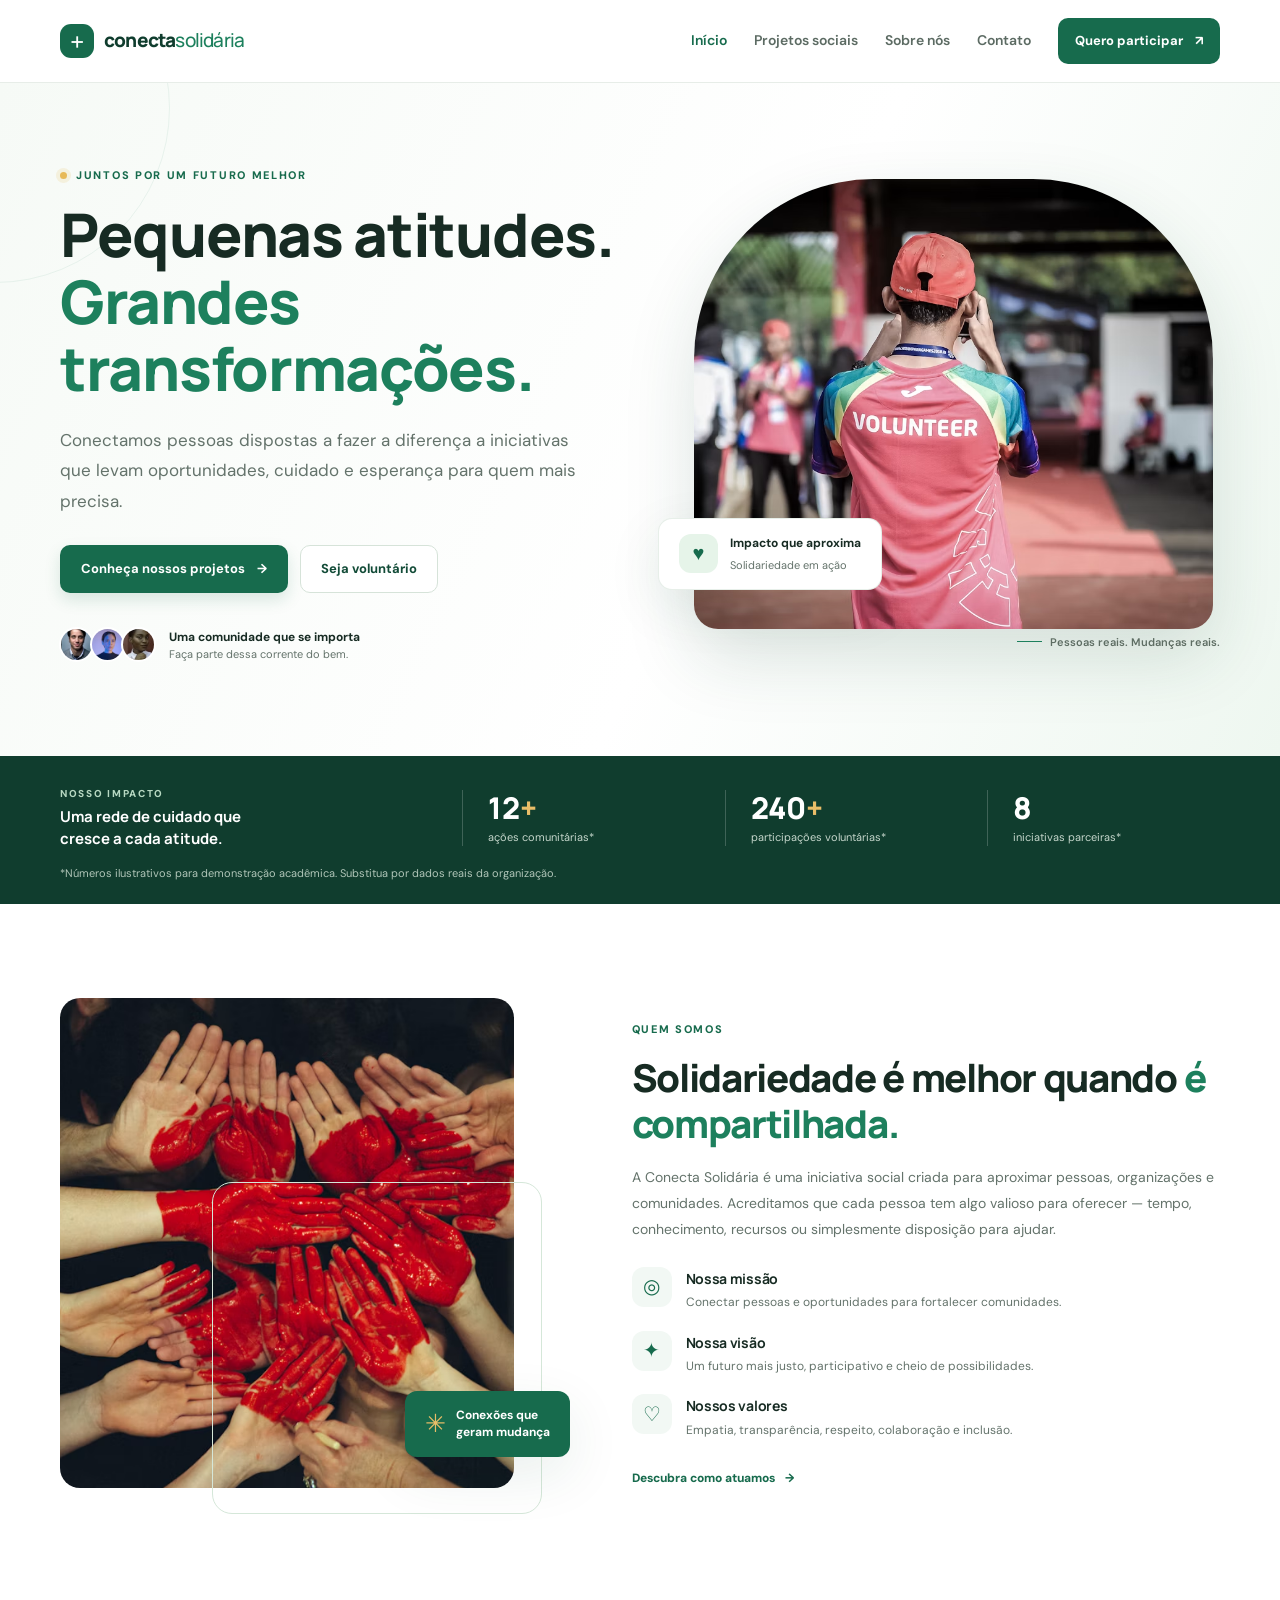
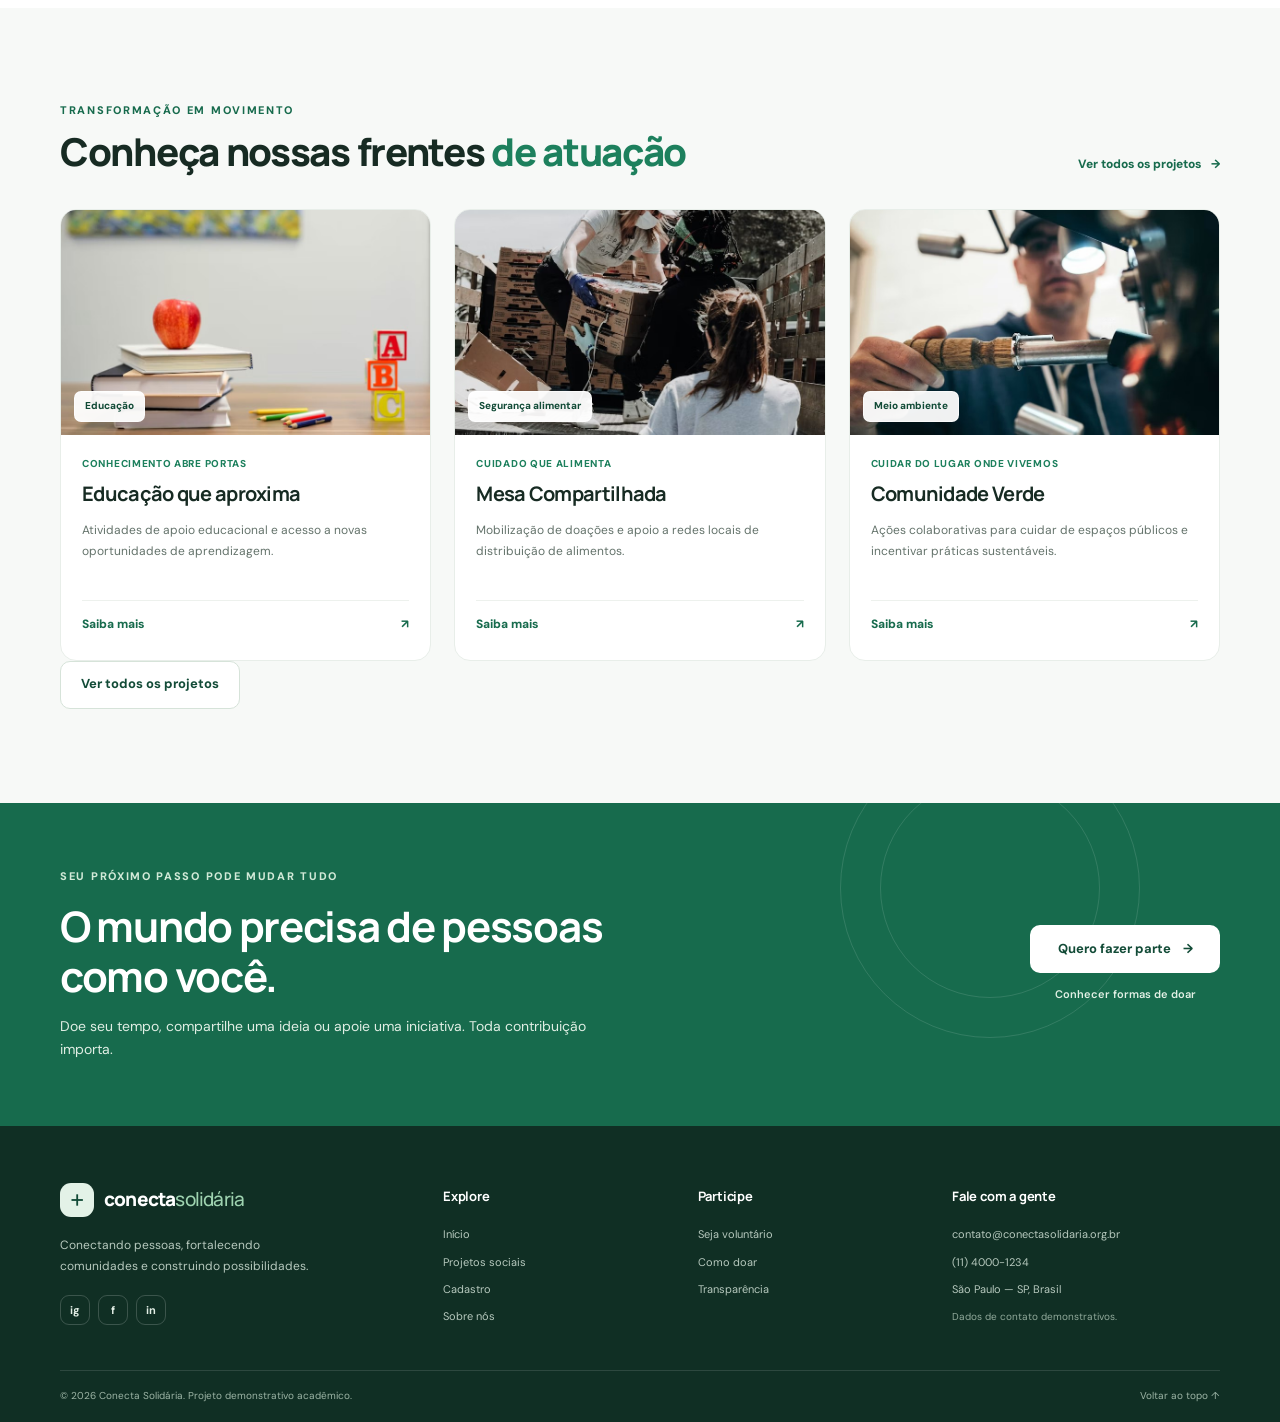
==== commit 387131eb: "Atualiza projeto Conecta Solidária" ====
--- a/conecta-solidaria/index.html
+++ b/conecta-solidaria/index.html
@@ -6,7 +6,6 @@
   <meta name="description" content="Conheça a Conecta Solidária: iniciativas que aproximam pessoas, oportunidades e transformação social. Seja voluntário ou apoie nossos projetos.">
   <meta name="theme-color" content="#176b4d">
   <title>Conecta Solidária | Juntos transformamos realidades</title>
-  <link rel="preconnect" href="https://images.unsplash.com">
   <link rel="stylesheet" href="css/style.css">
   <script src="js/script.js" defer></script>
 </head>
@@ -41,15 +40,15 @@
           </div>
           <div class="hero-proof">
             <div class="avatar-stack" aria-hidden="true">
-              <img src="https://images.unsplash.com/photo-1531123897727-8f129e1688ce?auto=format&fit=crop&w=80&q=75" alt="">
-              <img src="https://images.unsplash.com/photo-1500648767791-00dcc994a43e?auto=format&fit=crop&w=80&q=75" alt="">
-              <img src="https://images.unsplash.com/photo-1534528741775-53994a69daeb?auto=format&fit=crop&w=80&q=75" alt="">
+              <img src="imagens/doador1.png" alt="">
+              <img src="imagens/doador2.png" alt="">
+              <img src="imagens/doador3oficial.png" alt="">
             </div>
             <p><strong>Uma comunidade que se importa</strong><br><span>Faça parte dessa corrente do bem.</span></p>
           </div>
         </div>
         <div class="hero-visual">
-          <img class="hero-image" src="https://images.unsplash.com/photo-1559027615-cd4628902d4a?auto=format&fit=crop&w=1100&q=85" alt="Voluntários reunidos em uma ação comunitária">
+          <img class="hero-image" src="imagens/doacao.png" alt="Voluntários reunidos em uma ação comunitária">
           <div class="floating-note"><span class="note-icon" aria-hidden="true">♥</span><span><strong>Impacto que aproxima</strong><small>Solidariedade em ação</small></span></div>
           <div class="hero-image-caption"><span class="caption-line"></span> Pessoas reais. Mudanças reais.</div>
         </div>
@@ -70,7 +69,7 @@
     <section id="sobre" class="section section-white">
       <div class="container about-grid">
         <div class="about-visual">
-          <img src="https://images.unsplash.com/photo-1469571486292-0ba58a3f068b?auto=format&fit=crop&w=900&q=85" alt="Grupo de pessoas colaborando em uma atividade social" loading="lazy">
+          <img src="imagens/maos.png" alt="Grupo de pessoas colaborando em uma atividade social" loading="lazy">
           <div class="about-badge"><span aria-hidden="true">✳</span><strong>Conexões que<br>geram mudança</strong></div>
         </div>
         <div class="about-copy">
@@ -95,15 +94,15 @@
         </div>
         <div class="project-grid">
           <article class="project-card">
-            <a class="project-image" href="projetos.html#educacao" aria-label="Conheça o projeto Educação que aproxima"><img src="https://images.unsplash.com/photo-1503676260728-1c00da094a0b?auto=format&fit=crop&w=800&q=80" alt="Crianças aprendendo em sala de aula" loading="lazy"><span class="project-tag">Educação</span></a>
+            <a class="project-image" href="projetos.html#educacao" aria-label="Conheça o projeto Educação que aproxima"><img src="imagens/educacao.png" alt="Crianças aprendendo em sala de aula" loading="lazy"><span class="project-tag">Educação</span></a>
             <div class="project-body"><p class="project-kicker">Conhecimento abre portas</p><h3>Educação que aproxima</h3><p>Atividades de apoio educacional e acesso a novas oportunidades de aprendizagem.</p><a class="card-link" href="projetos.html#educacao">Saiba mais <span aria-hidden="true">↗</span></a></div>
           </article>
           <article class="project-card">
-            <a class="project-image" href="projetos.html#alimento" aria-label="Conheça o projeto Mesa Compartilhada"><img src="https://images.unsplash.com/photo-1593113598332-cd288d649433?auto=format&fit=crop&w=800&q=80" alt="Voluntários preparando doações de alimentos" loading="lazy"><span class="project-tag">Segurança alimentar</span></a>
+            <a class="project-image" href="projetos.html#alimento" aria-label="Conheça o projeto Mesa Compartilhada"><img src="imagens/alimentacao.png" alt="Voluntários preparando doações de alimentos" loading="lazy"><span class="project-tag">Segurança alimentar</span></a>
             <div class="project-body"><p class="project-kicker">Cuidado que alimenta</p><h3>Mesa Compartilhada</h3><p>Mobilização de doações e apoio a redes locais de distribuição de alimentos.</p><a class="card-link" href="projetos.html#alimento">Saiba mais <span aria-hidden="true">↗</span></a></div>
           </article>
           <article class="project-card">
-            <a class="project-image" href="projetos.html#ambiente" aria-label="Conheça o projeto Comunidade Verde"><img src="https://images.unsplash.com/photo-1558618666-fcd25c85cd64?auto=format&fit=crop&w=800&q=80" alt="Pessoas cuidando de plantas em uma ação ambiental" loading="lazy"><span class="project-tag">Meio ambiente</span></a>
+            <a class="project-image" href="projetos.html#ambiente" aria-label="Conheça o projeto Comunidade Verde"><img src="imagens/meio ambiente.png" alt="Pessoas cuidando de plantas em uma ação ambiental" loading="lazy"><span class="project-tag">Meio ambiente</span></a>
             <div class="project-body"><p class="project-kicker">Cuidar do lugar onde vivemos</p><h3>Comunidade Verde</h3><p>Ações colaborativas para cuidar de espaços públicos e incentivar práticas sustentáveis.</p><a class="card-link" href="projetos.html#ambiente">Saiba mais <span aria-hidden="true">↗</span></a></div>
           </article>
         </div>
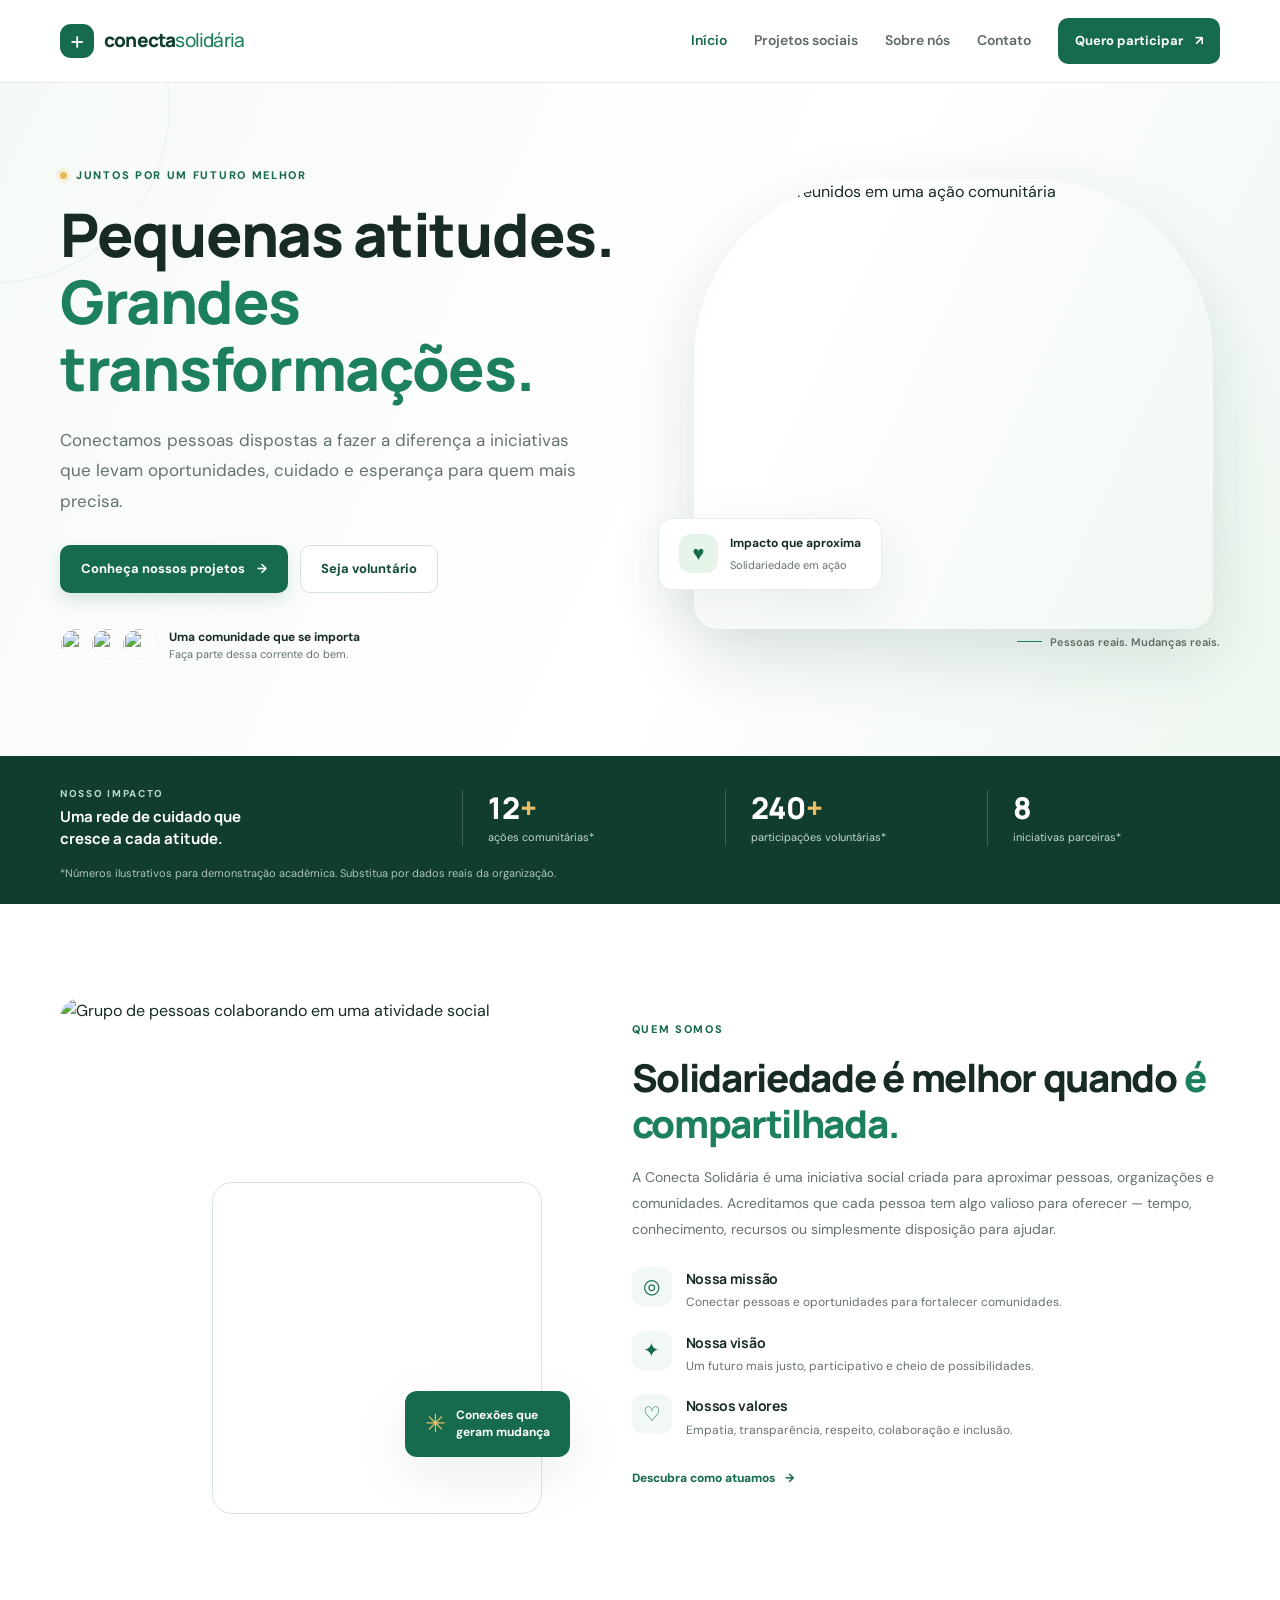
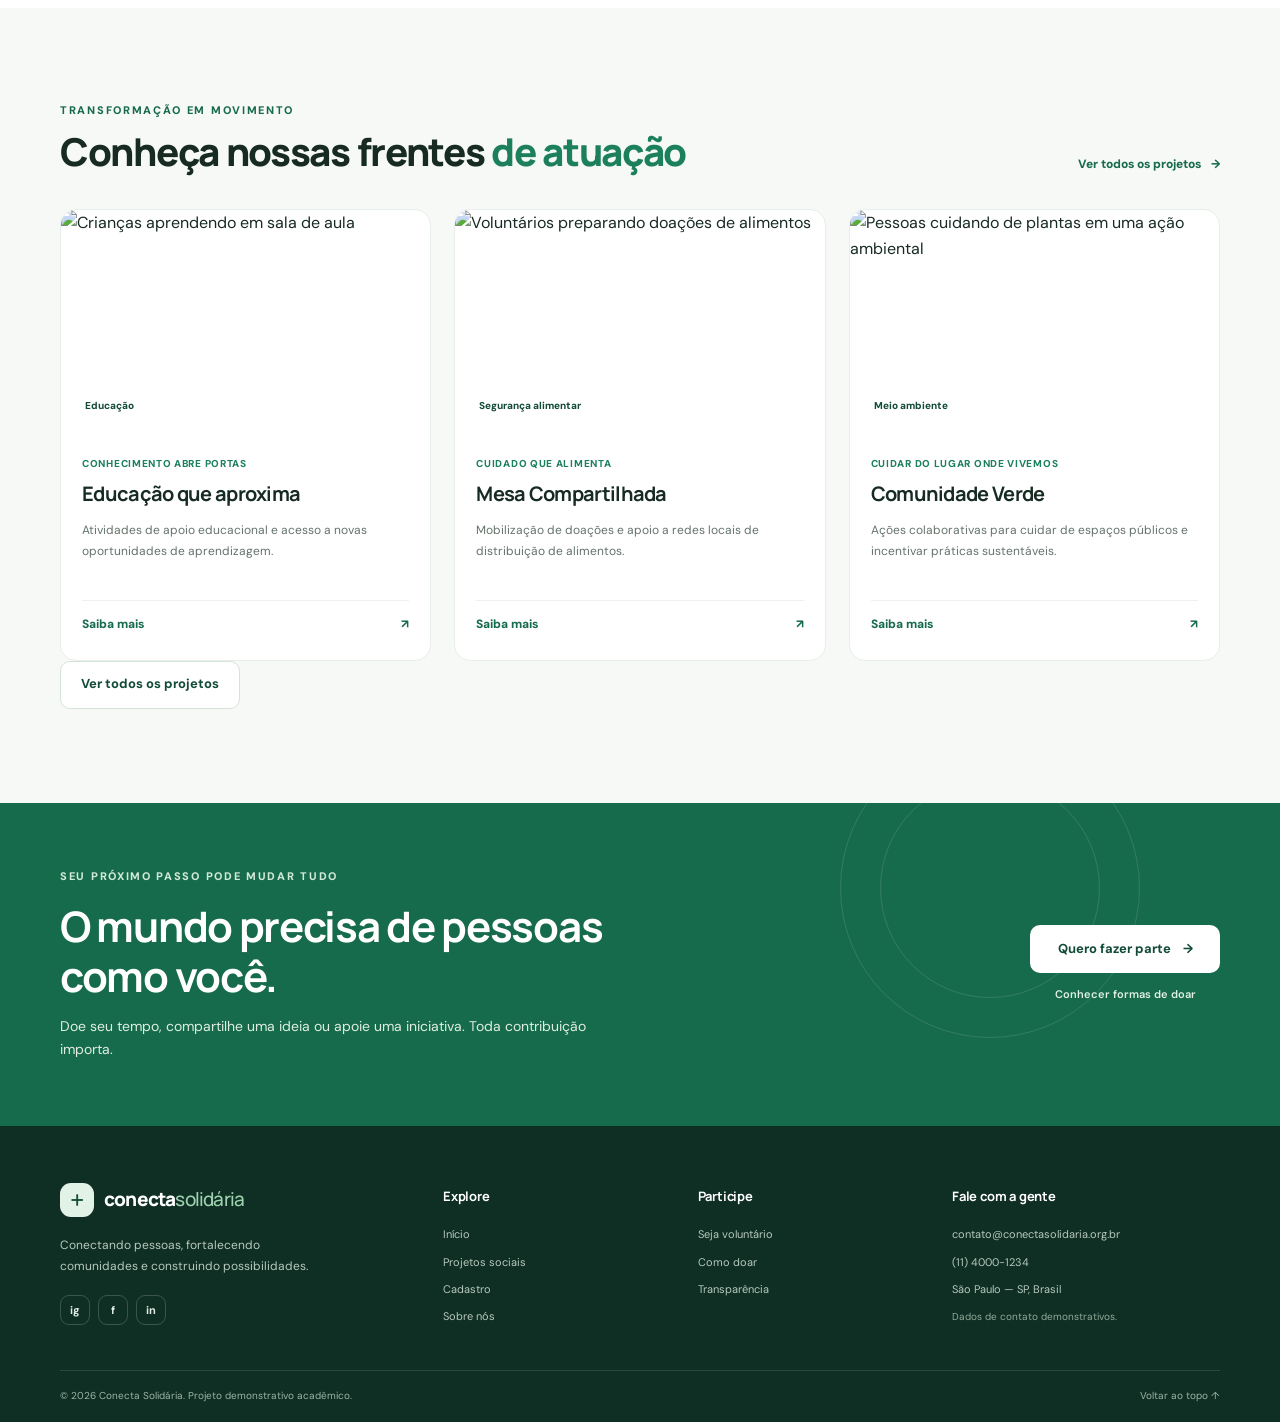
==== commit ca53d202: "Resolve conflitos e finaliza Conecta Solidária" ====
--- a/conecta-solidaria/index.html
+++ b/conecta-solidaria/index.html
@@ -6,6 +6,7 @@
   <meta name="description" content="Conheça a Conecta Solidária: iniciativas que aproximam pessoas, oportunidades e transformação social. Seja voluntário ou apoie nossos projetos.">
   <meta name="theme-color" content="#176b4d">
   <title>Conecta Solidária | Juntos transformamos realidades</title>
+  <link rel="preconnect" href="https://images.unsplash.com">
   <link rel="stylesheet" href="css/style.css">
   <script src="js/script.js" defer></script>
 </head>
@@ -40,15 +41,15 @@
           </div>
           <div class="hero-proof">
             <div class="avatar-stack" aria-hidden="true">
-              <img src="imagens/doador1.png" alt="">
-              <img src="imagens/doador2.png" alt="">
-              <img src="imagens/doador3oficial.png" alt="">
+              <img src="https://images.unsplash.com/photo-1531123897727-8f129e1688ce?auto=format&fit=crop&w=80&q=75" alt="">
+              <img src="https://images.unsplash.com/photo-1500648767791-00dcc994a43e?auto=format&fit=crop&w=80&q=75" alt="">
+              <img src="https://images.unsplash.com/photo-1534528741775-53994a69daeb?auto=format&fit=crop&w=80&q=75" alt="">
             </div>
             <p><strong>Uma comunidade que se importa</strong><br><span>Faça parte dessa corrente do bem.</span></p>
           </div>
         </div>
         <div class="hero-visual">
-          <img class="hero-image" src="imagens/doacao.png" alt="Voluntários reunidos em uma ação comunitária">
+          <img class="hero-image" src="https://images.unsplash.com/photo-1559027615-cd4628902d4a?auto=format&fit=crop&w=1100&q=85" alt="Voluntários reunidos em uma ação comunitária">
           <div class="floating-note"><span class="note-icon" aria-hidden="true">♥</span><span><strong>Impacto que aproxima</strong><small>Solidariedade em ação</small></span></div>
           <div class="hero-image-caption"><span class="caption-line"></span> Pessoas reais. Mudanças reais.</div>
         </div>
@@ -69,7 +70,7 @@
     <section id="sobre" class="section section-white">
       <div class="container about-grid">
         <div class="about-visual">
-          <img src="imagens/maos.png" alt="Grupo de pessoas colaborando em uma atividade social" loading="lazy">
+          <img src="https://images.unsplash.com/photo-1469571486292-0ba58a3f068b?auto=format&fit=crop&w=900&q=85" alt="Grupo de pessoas colaborando em uma atividade social" loading="lazy">
           <div class="about-badge"><span aria-hidden="true">✳</span><strong>Conexões que<br>geram mudança</strong></div>
         </div>
         <div class="about-copy">
@@ -94,15 +95,15 @@
         </div>
         <div class="project-grid">
           <article class="project-card">
-            <a class="project-image" href="projetos.html#educacao" aria-label="Conheça o projeto Educação que aproxima"><img src="imagens/educacao.png" alt="Crianças aprendendo em sala de aula" loading="lazy"><span class="project-tag">Educação</span></a>
+            <a class="project-image" href="projetos.html#educacao" aria-label="Conheça o projeto Educação que aproxima"><img src="https://images.unsplash.com/photo-1503676260728-1c00da094a0b?auto=format&fit=crop&w=800&q=80" alt="Crianças aprendendo em sala de aula" loading="lazy"><span class="project-tag">Educação</span></a>
             <div class="project-body"><p class="project-kicker">Conhecimento abre portas</p><h3>Educação que aproxima</h3><p>Atividades de apoio educacional e acesso a novas oportunidades de aprendizagem.</p><a class="card-link" href="projetos.html#educacao">Saiba mais <span aria-hidden="true">↗</span></a></div>
           </article>
           <article class="project-card">
-            <a class="project-image" href="projetos.html#alimento" aria-label="Conheça o projeto Mesa Compartilhada"><img src="imagens/alimentacao.png" alt="Voluntários preparando doações de alimentos" loading="lazy"><span class="project-tag">Segurança alimentar</span></a>
+            <a class="project-image" href="projetos.html#alimento" aria-label="Conheça o projeto Mesa Compartilhada"><img src="https://images.unsplash.com/photo-1593113598332-cd288d649433?auto=format&fit=crop&w=800&q=80" alt="Voluntários preparando doações de alimentos" loading="lazy"><span class="project-tag">Segurança alimentar</span></a>
             <div class="project-body"><p class="project-kicker">Cuidado que alimenta</p><h3>Mesa Compartilhada</h3><p>Mobilização de doações e apoio a redes locais de distribuição de alimentos.</p><a class="card-link" href="projetos.html#alimento">Saiba mais <span aria-hidden="true">↗</span></a></div>
           </article>
           <article class="project-card">
-            <a class="project-image" href="projetos.html#ambiente" aria-label="Conheça o projeto Comunidade Verde"><img src="imagens/meio ambiente.png" alt="Pessoas cuidando de plantas em uma ação ambiental" loading="lazy"><span class="project-tag">Meio ambiente</span></a>
+            <a class="project-image" href="projetos.html#ambiente" aria-label="Conheça o projeto Comunidade Verde"><img src="https://images.unsplash.com/photo-1558618666-fcd25c85cd64?auto=format&fit=crop&w=800&q=80" alt="Pessoas cuidando de plantas em uma ação ambiental" loading="lazy"><span class="project-tag">Meio ambiente</span></a>
             <div class="project-body"><p class="project-kicker">Cuidar do lugar onde vivemos</p><h3>Comunidade Verde</h3><p>Ações colaborativas para cuidar de espaços públicos e incentivar práticas sustentáveis.</p><a class="card-link" href="projetos.html#ambiente">Saiba mais <span aria-hidden="true">↗</span></a></div>
           </article>
         </div>
